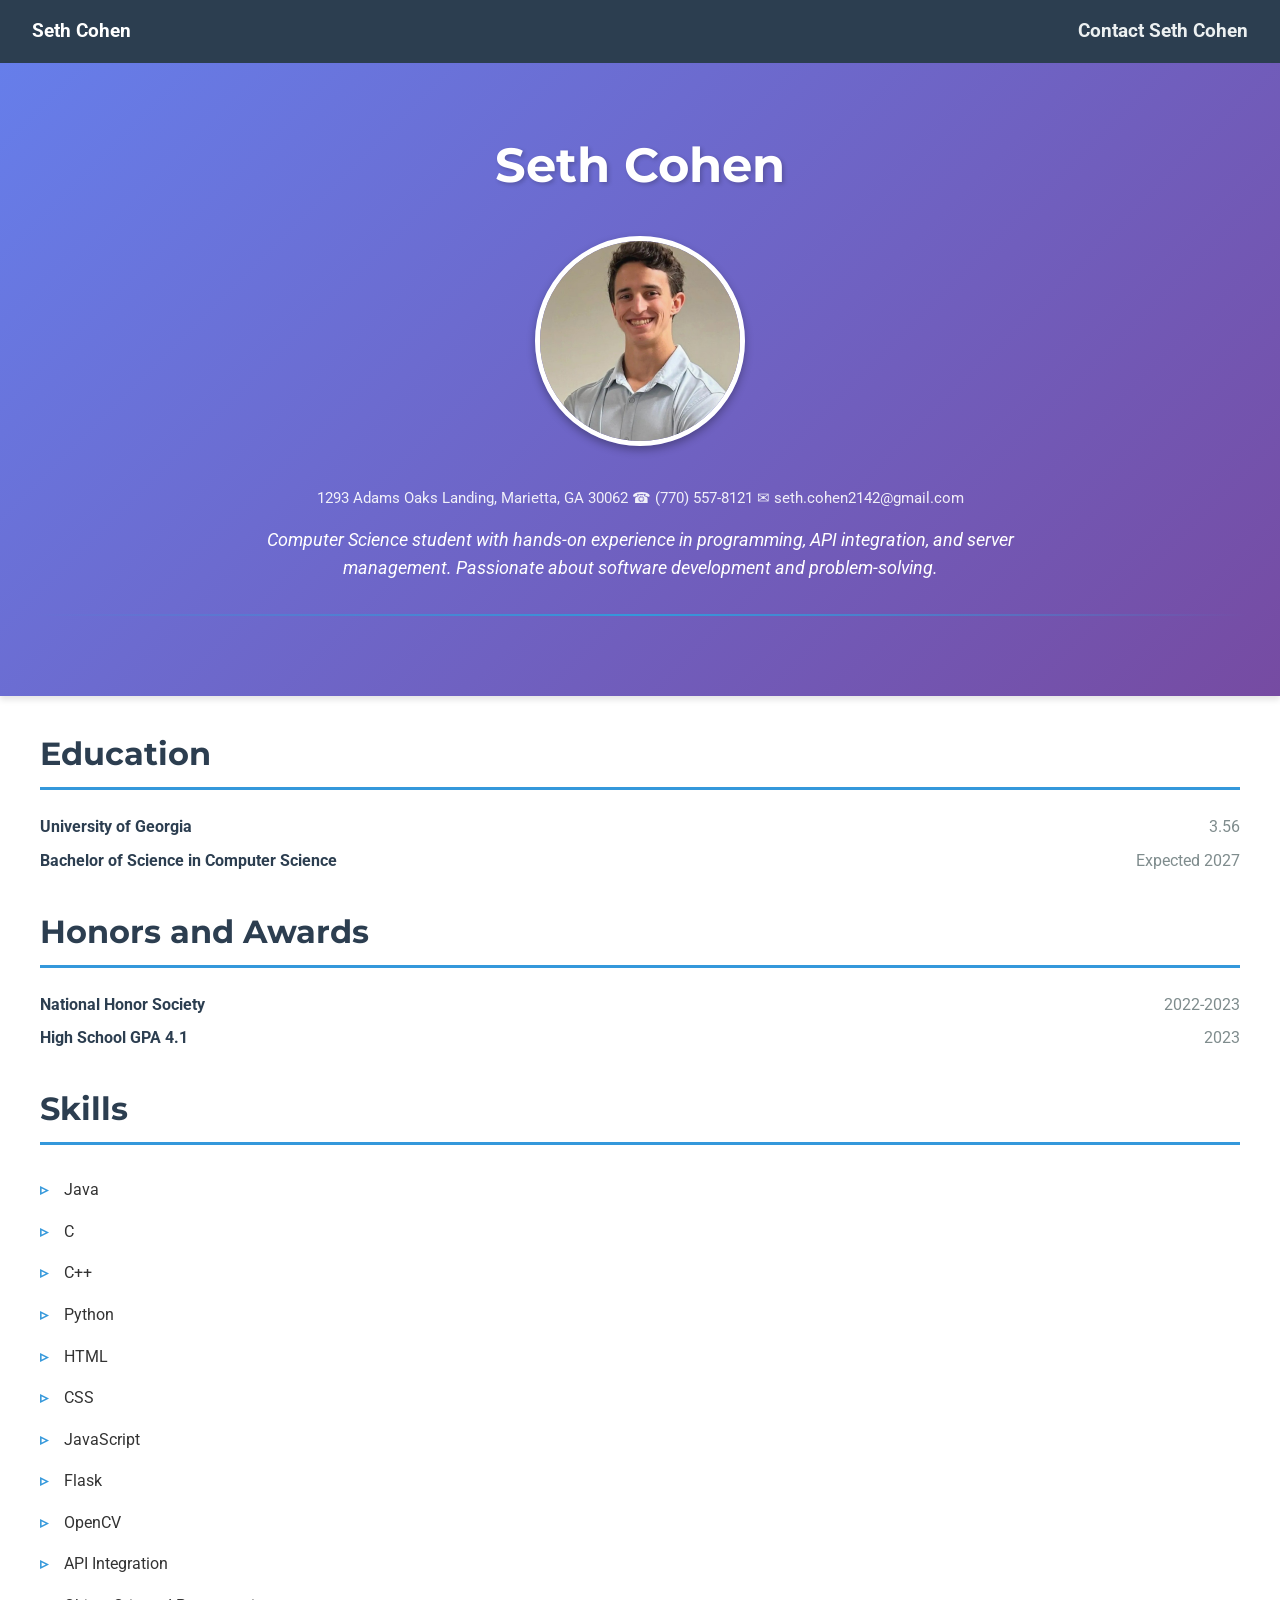
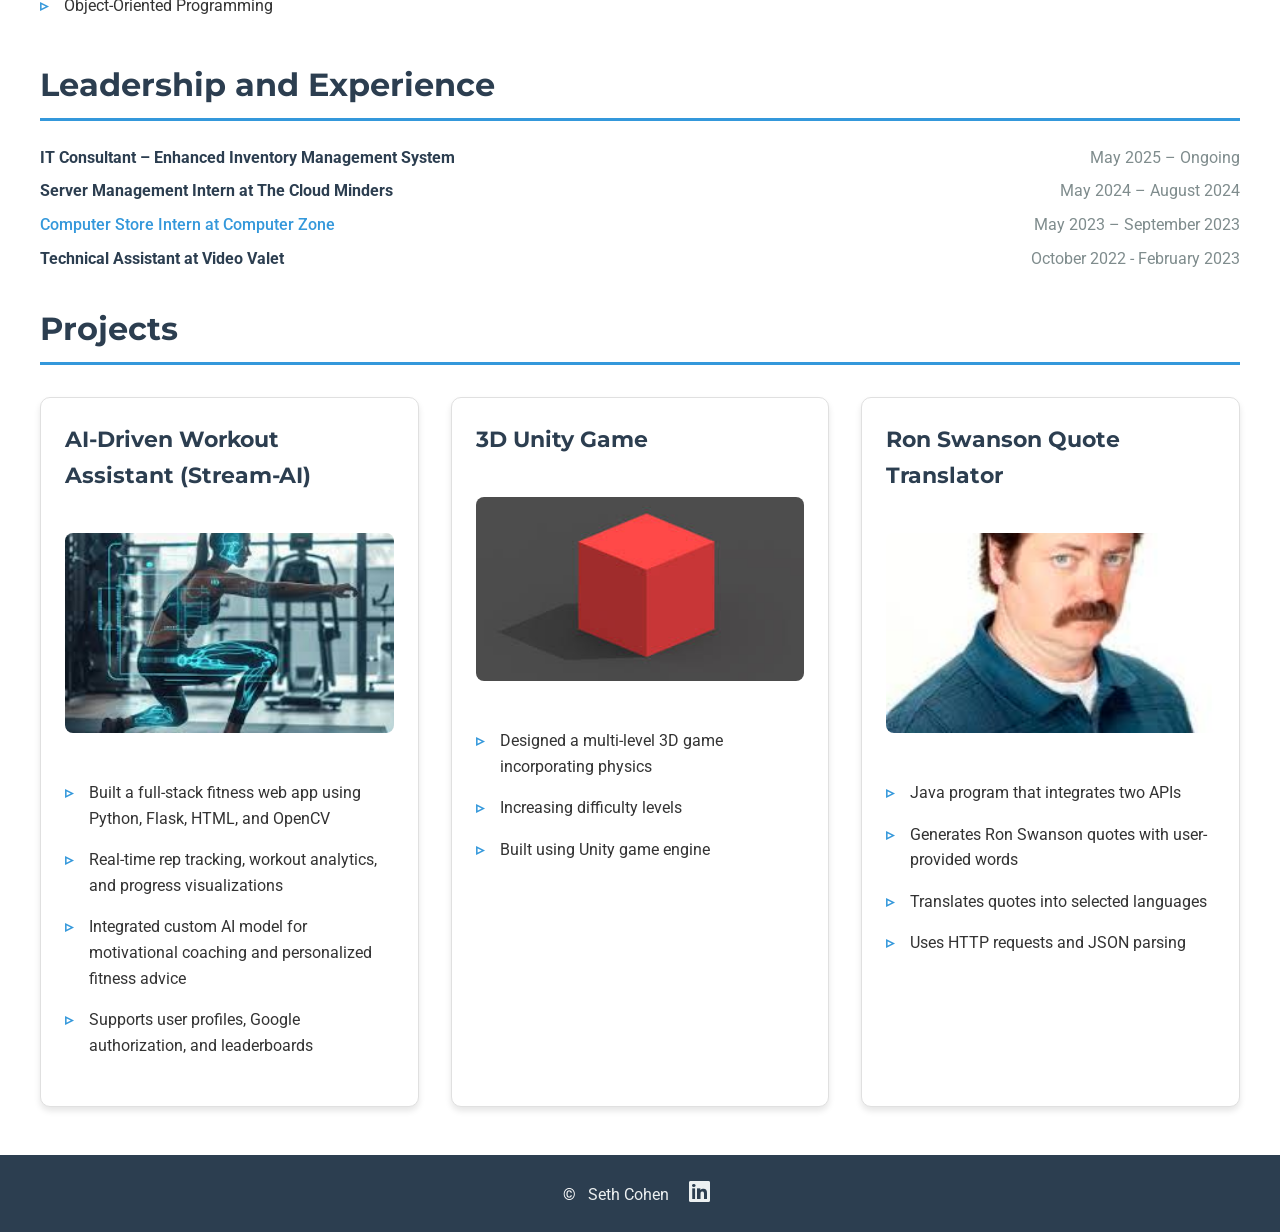
==== index.html @ f7b05e3a "project 2 submission" ====
<!DOCTYPE html>
<html lang="en">
<head>
    <meta charset="UTF-8">
    <meta name="viewport" content="width=device-width, initial-scale=1.0">
    <link rel="stylesheet" href="css/style.css" />
    <link rel="stylesheet" href="https://cdnjs.cloudflare.com/ajax/libs/font-awesome/6.4.0/css/all.min.css">
    <title>Seth Cohen</title>
</head>
<body>
    <!-- Navigation Section -->
    <nav>
        <p>Seth Cohen</p>
        <p><a href="contact.html">Contact Seth Cohen</a></p>
    </nav>

    <!-- Profile Information -->
    <header>
        <h1>Seth Cohen</h1>
        <img src="images/headshot.jpg" alt="Seth Cohen headshot" width="200">
        <p class="address">1293 Adams Oaks Landing, Marietta, GA 30062 &#9742; (770) 557-8121 &#9993; seth.cohen2142@gmail.com</p>
        <p class="tagline">Computer Science student with hands-on experience in programming, API integration, and server management. Passionate about software development and problem-solving.</p>
        <hr>
    </header>

    <!-- Education Section -->
    <section>
        <h2>Education</h2>
        <dl>
            <dt>University of Georgia</dt>
            <dd>3.56</dd>
            <dt>Bachelor of Science in Computer Science</dt>
            <dd>Expected 2027</dd>
        </dl>
    </section>

    <!-- Honors and Awards Section -->
    <section>
        <h2>Honors and Awards</h2>
        <dl>
            <dt>National Honor Society</dt>
            <dd>2022-2023</dd>
            <dt>High School GPA 4.1</dt>
            <dd>2023</dd>
        </dl>
    </section>

    <!-- Skills Section -->
    <section>
        <h2>Skills</h2>
        <ul>
            <li>Java</li>
            <li>C</li>
            <li>C++</li>
            <li>Python</li>
            <li>HTML</li>
            <li>CSS</li>
            <li>JavaScript</li>
            <li>Flask</li>
            <li>OpenCV</li>
            <li>API Integration</li>
            <li>Object-Oriented Programming</li>
        </ul>
    </section>

    <!-- Leadership and Experience Section -->
    <section>
        <h2>Leadership and Experience</h2>
        <dl>
            <dt>IT Consultant – Enhanced Inventory Management System</dt>
            <dd>May 2025 – Ongoing</dd>
            <dt>Server Management Intern at The Cloud Minders</dt>
            <dd>May 2024 – August 2024</dd>
            <dt><a href="https://computerzoneatlanta.com/" target="_blank">Computer Store Intern at Computer Zone</a></dt>
            <dd>May 2023 – September 2023</dd>
            <dt>Technical Assistant at Video Valet</dt>
            <dd>October 2022 - February 2023</dd>
        </dl>
    </section>

    <!-- Projects Section -->
    <section>
        <h2>Projects</h2>
        
        <div class="three-col">
            <div class="card">
                <h3>AI-Driven Workout Assistant (Stream-AI)</h3>
                <img src="images/streamai.jpg" alt="Stream AI Workout Assistant project" width="300">
                <ul>
                    <li>Built a full-stack fitness web app using Python, Flask, HTML, and OpenCV</li>
                    <li>Real-time rep tracking, workout analytics, and progress visualizations</li>
                    <li>Integrated custom AI model for motivational coaching and personalized fitness advice</li>
                    <li>Supports user profiles, Google authorization, and leaderboards</li>
                </ul>
            </div>

            <div class="card">
                <h3>3D Unity Game</h3>
                <img src="images/cube_game.jpg" alt="3D Unity Game project" width="300">
                <ul>
                    <li>Designed a multi-level 3D game incorporating physics</li>
                    <li>Increasing difficulty levels</li>
                    <li>Built using Unity game engine</li>
                </ul>
            </div>

            <div class="card">
                <h3>Ron Swanson Quote Translator</h3>
                <img src="images/ron_translator.jpg" alt="Ron Swanson Translator project" width="300">
                <ul>
                    <li>Java program that integrates two APIs</li>
                    <li>Generates Ron Swanson quotes with user-provided words</li>
                    <li>Translates quotes into selected languages</li>
                    <li>Uses HTTP requests and JSON parsing</li>
                </ul>
            </div>
        </div>
    </section>

    <!-- Footer Section -->
    <footer>
        <p>&copy; <a href="contact.html">Seth Cohen</a> <a href="https://www.linkedin.com/in/seth-cohen" target="_blank"><i class="fab fa-linkedin"></i></a></p>
    </footer>
</body>
</html>
---- css/style.css ----
/* Import Google Fonts */
@import url('https://fonts.googleapis.com/css2?family=Roboto:wght@300;400;700&family=Montserrat:wght@400;600;700&display=swap');

/* Body - Remove default margins */
body {
  margin: 0;
  padding: 0;
  font-family: 'Roboto', sans-serif;
  line-height: 1.6;
  color: #333;
}

/****************   Nav Section **********************/
nav {
  background-color: #2c3e50;
  color: white;
  padding: 1rem 2rem;
  box-shadow: 0 2px 5px rgba(0,0,0,0.1);
  display: flex;
  justify-content: space-between;
  align-items: center;
}

nav p {
  margin: 0;
  font-weight: bold;
  font-size: 1.2rem;
}

nav a {
  color: #ecf0f1;
  text-decoration: none;
  transition: color 0.3s ease;
}

nav a:hover {
  color: #3498db;
}

/***********************  Footer Section   **************************/
footer {
  background-color: #2c3e50;
  color: white;
  padding: 1.5rem;
  margin-top: 3rem;
  text-align: center;
  display: flex;
  justify-content: center;
  align-items: center;
}

footer p {
  margin: 0;
}

footer a {
  color: #ecf0f1;
  text-decoration: none;
  margin: 0 0.5rem;
  transition: color 0.3s ease;
}

footer a:hover {
  color: #3498db;
}

footer i {
  font-size: 1.5rem;
}

/*********** Splash Page - Header ************************/
header {
  background: linear-gradient(135deg, #667eea 0%, #764ba2 100%);
  color: white;
  text-align: center;
  padding: 3rem 2rem;
  box-shadow: 0 4px 6px rgba(0,0,0,0.1);
}

header h1 {
  font-family: 'Montserrat', sans-serif;
  font-size: 3rem;
  font-weight: 700;
  color: #ffffff;
  margin: 1rem 0;
  text-shadow: 2px 2px 4px rgba(0,0,0,0.2);
}

header img {
  border-radius: 50%;
  border: 5px solid white;
  box-shadow: 0 4px 8px rgba(0,0,0,0.3);
  margin: 1rem 0;
  max-width: 200px;
  height: auto;
}

.address {
  font-size: 0.95rem;
  margin: 1rem 0;
  opacity: 0.9;
}

.tagline {
  font-size: 1.1rem;
  font-style: italic;
  max-width: 800px;
  margin: 1rem auto;
  line-height: 1.6;
}

/************* Sections ********************/
hr {
  border: none;
  height: 2px;
  background: linear-gradient(to right, transparent, #3498db, transparent);
  margin: 2rem 0;
}

section {
  max-width: 1200px;
  margin: 2rem auto;
  padding: 0 2rem;
}

section h2 {
  font-family: 'Montserrat', sans-serif;
  color: #2c3e50;
  font-size: 2rem;
  margin-bottom: 1.5rem;
  border-bottom: 3px solid #3498db;
  padding-bottom: 0.5rem;
}

section h3 {
  font-family: 'Montserrat', sans-serif;
  color: #34495e;
  font-size: 1.4rem;
  margin-top: 1rem;
}

section dl {
  display: grid;
  grid-template-columns: 1fr auto;
  gap: 0.5rem 2rem;
  margin: 1rem 0;
}

section dt {
  font-weight: bold;
  color: #2c3e50;
}

section dd {
  color: #7f8c8d;
  margin: 0;
  text-align: right;
}

section ul {
  list-style-type: none;
  padding-left: 0;
}

section ul li {
  padding: 0.5rem 0;
  padding-left: 1.5rem;
  position: relative;
}

section ul li:before {
  content: "▹";
  color: #3498db;
  font-weight: bold;
  position: absolute;
  left: 0;
}

section a {
  color: #3498db;
  text-decoration: none;
  font-weight: 500;
  transition: all 0.3s ease;
}

section a:hover {
  color: #2980b9;
  text-decoration: underline;
  transform: translateX(2px);
}

/**************   Projects - Three Column Cards   *****************/
.three-col {
  display: grid;
  grid-template-columns: repeat(3, 1fr);
  gap: 2rem;
  margin-top: 2rem;
}

.card {
  background: white;
  border-radius: 10px;
  padding: 1.5rem;
  box-shadow: 0 4px 6px rgba(0,0,0,0.1);
  transition: transform 0.3s ease, box-shadow 0.3s ease;
  border: 1px solid #e0e0e0;
}

.card:hover {
  transform: translateY(-5px);
  box-shadow: 0 8px 12px rgba(0,0,0,0.15);
}

.card h3 {
  margin-top: 0;
  color: #2c3e50;
}

.card img {
  width: 100%;
  height: auto;
  border-radius: 8px;
  margin: 1rem 0;
  object-fit: cover;
  max-height: 200px;
}

.card ul {
  margin-top: 1rem;
}

/**************   Responsiveness   *****************/
@media (max-width: 680px) {
    nav {
      flex-direction: column;
      text-align: center;
      gap: 1rem;
    }

    .three-col {
      grid-template-columns: 1fr;
    }
    
    header h1 {
      font-size: 2rem;
    }
    
    section {
      padding: 0 1rem;
    }
    
    section dl {
      grid-template-columns: 1fr;
      gap: 0.25rem;
    }
    
    section dd {
      text-align: left;
      margin-bottom: 1rem;
    }
}

/**************   Contact Page   *****************/
.one-col {
  max-width: 600px;
  margin: 2rem auto;
  padding: 2rem;
  background: white;
  border-radius: 10px;
  box-shadow: 0 4px 6px rgba(0,0,0,0.1);
}

.one-col form {
  display: flex;
  flex-direction: column;
  gap: 1rem;
}

.one-col label {
  font-weight: bold;
  color: #2c3e50;
  margin-bottom: 0.25rem;
}

input {
  padding: 0.75rem;
  border: 2px solid #e0e0e0;
  border-radius: 5px;
  font-size: 1rem;
  font-family: 'Roboto', sans-serif;
  transition: border-color 0.3s ease;
}

input:focus {
  outline: none;
  border-color: #3498db;
}

textarea {
  padding: 0.75rem;
  border: 2px solid #e0e0e0;
  border-radius: 5px;
  font-size: 1rem;
  font-family: 'Roboto', sans-serif;
  resize: vertical;
  transition: border-color 0.3s ease;
}

textarea:focus {
  outline: none;
  border-color: #3498db;
}

button {
  background-color: #3498db;
  color: white;
  padding: 1rem;
  border: none;
  border-radius: 5px;
  font-size: 1.1rem;
  font-weight: bold;
  cursor: pointer;
  transition: background-color 0.3s ease;
}

button:hover {
  background-color: #2980b9;
}
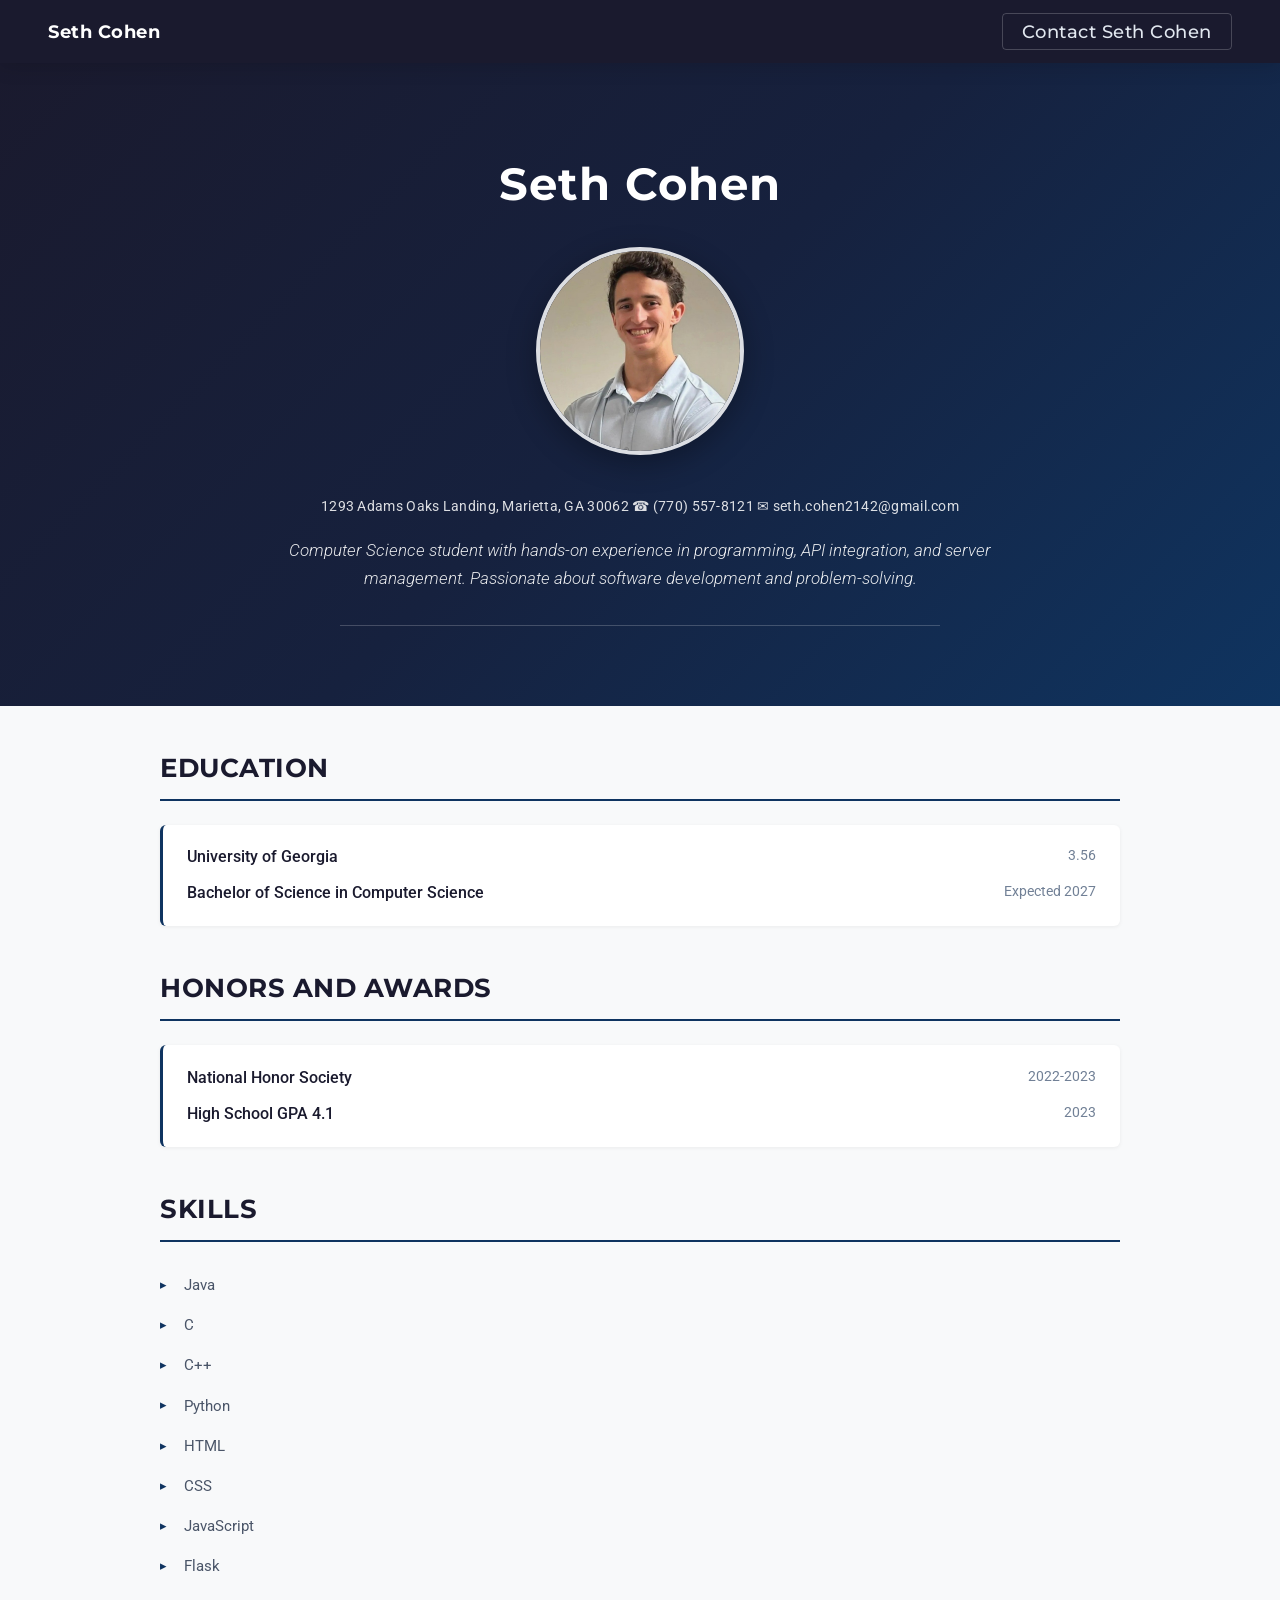
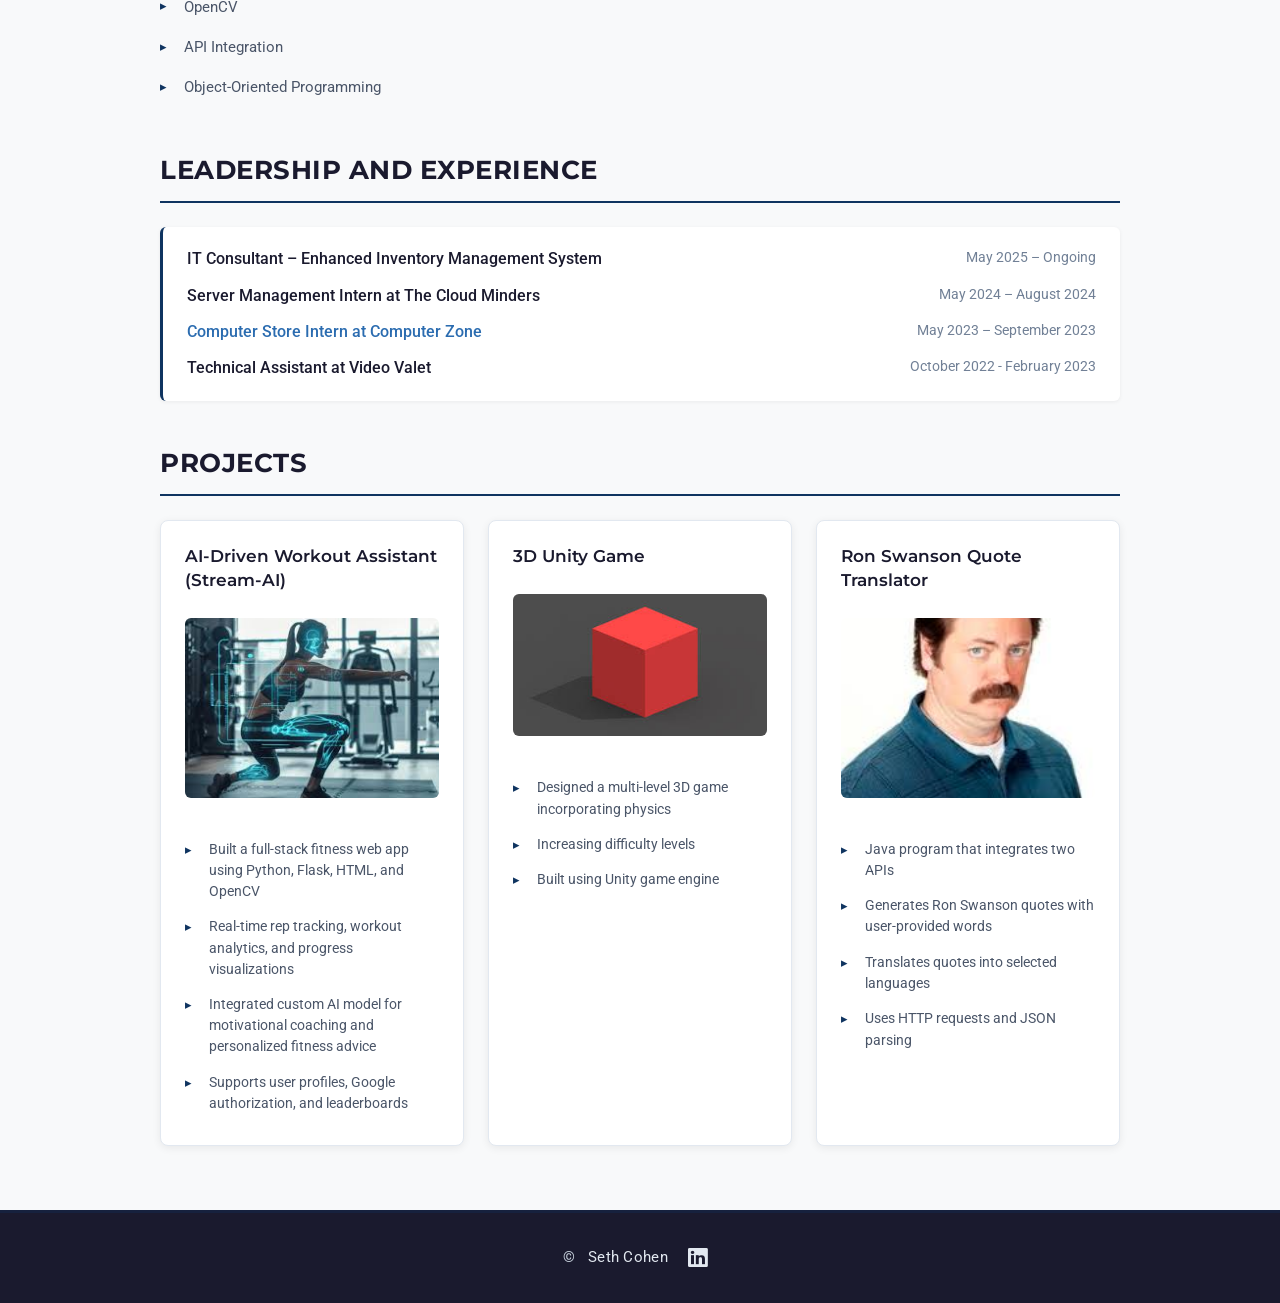
==== commit 0327c16b: "updated css" ====
--- a/index.html
+++ b/index.html
@@ -119,7 +119,7 @@
 
     <!-- Footer Section -->
     <footer>
-        <p>&copy; <a href="contact.html">Seth Cohen</a> <a href="https://www.linkedin.com/in/seth-cohen" target="_blank"><i class="fab fa-linkedin"></i></a></p>
+        <p>&copy; <a href="contact.html">Seth Cohen</a> <a href="https://www.linkedin.com/in/sethcohen2005/" target="_blank"><i class="fab fa-linkedin"></i></a></p>
     </footer>
 </body>
 </html>
--- a/css/style.css
+++ b/css/style.css
@@ -1,232 +1,280 @@
 /* Import Google Fonts */
-@import url('https://fonts.googleapis.com/css2?family=Roboto:wght@300;400;700&family=Montserrat:wght@400;600;700&display=swap');
+@import url('https://fonts.googleapis.com/css2?family=Roboto:wght@300;400;500;700&family=Montserrat:wght@400;600;700&display=swap');
 
 /* Body - Remove default margins */
 body {
   margin: 0;
   padding: 0;
   font-family: 'Roboto', sans-serif;
-  line-height: 1.6;
-  color: #333;
+  line-height: 1.7;
+  color: #2d3436;
+  background-color: #f8f9fa;
 }
 
 /****************   Nav Section **********************/
 nav {
-  background-color: #2c3e50;
+  background-color: #1a1a2e;
   color: white;
-  padding: 1rem 2rem;
-  box-shadow: 0 2px 5px rgba(0,0,0,0.1);
+  padding: 1rem 3rem;
+  box-shadow: 0 2px 20px rgba(0, 0, 0, 0.15);
   display: flex;
   justify-content: space-between;
   align-items: center;
+  position: sticky;
+  top: 0;
+  z-index: 100;
 }
 
 nav p {
   margin: 0;
-  font-weight: bold;
-  font-size: 1.2rem;
+  font-family: 'Montserrat', sans-serif;
+  font-weight: 700;
+  font-size: 1.15rem;
+  letter-spacing: 0.5px;
 }
 
 nav a {
-  color: #ecf0f1;
+  color: #e2e8f0;
   text-decoration: none;
-  transition: color 0.3s ease;
+  font-weight: 500;
+  padding: 0.4rem 1.2rem;
+  border: 1px solid rgba(255, 255, 255, 0.2);
+  border-radius: 4px;
+  transition: all 0.3s ease;
 }
 
 nav a:hover {
-  color: #3498db;
+  color: #ffffff;
+  background-color: rgba(255, 255, 255, 0.1);
+  border-color: rgba(255, 255, 255, 0.5);
 }
 
 /***********************  Footer Section   **************************/
 footer {
-  background-color: #2c3e50;
-  color: white;
-  padding: 1.5rem;
-  margin-top: 3rem;
+  background-color: #1a1a2e;
+  color: #cbd5e0;
+  padding: 2rem;
+  margin-top: 4rem;
   text-align: center;
   display: flex;
   justify-content: center;
   align-items: center;
+  border-top: 3px solid #16213e;
 }
 
 footer p {
   margin: 0;
+  font-size: 0.95rem;
+  letter-spacing: 0.3px;
 }
 
 footer a {
-  color: #ecf0f1;
+  color: #e2e8f0;
   text-decoration: none;
   margin: 0 0.5rem;
   transition: color 0.3s ease;
 }
 
 footer a:hover {
-  color: #3498db;
+  color: #63b3ed;
 }
 
 footer i {
-  font-size: 1.5rem;
+  font-size: 1.4rem;
+  vertical-align: middle;
 }
 
 /*********** Splash Page - Header ************************/
 header {
-  background: linear-gradient(135deg, #667eea 0%, #764ba2 100%);
+  background: linear-gradient(135deg, #1a1a2e 0%, #16213e 50%, #0f3460 100%);
   color: white;
   text-align: center;
-  padding: 3rem 2rem;
-  box-shadow: 0 4px 6px rgba(0,0,0,0.1);
+  padding: 4rem 2rem 3rem;
 }
 
 header h1 {
   font-family: 'Montserrat', sans-serif;
-  font-size: 3rem;
+  font-size: 2.8rem;
   font-weight: 700;
   color: #ffffff;
-  margin: 1rem 0;
-  text-shadow: 2px 2px 4px rgba(0,0,0,0.2);
+  margin: 1.2rem 0 0.5rem;
+  letter-spacing: 1px;
 }
 
 header img {
   border-radius: 50%;
-  border: 5px solid white;
-  box-shadow: 0 4px 8px rgba(0,0,0,0.3);
+  border: 4px solid rgba(255, 255, 255, 0.85);
+  box-shadow: 0 8px 30px rgba(0, 0, 0, 0.3);
   margin: 1rem 0;
   max-width: 200px;
   height: auto;
+  transition: transform 0.3s ease;
+}
+
+header img:hover {
+  transform: scale(1.03);
 }
 
 .address {
-  font-size: 0.95rem;
-  margin: 1rem 0;
+  font-size: 0.9rem;
+  margin: 1rem auto;
+  opacity: 0.85;
+  letter-spacing: 0.3px;
+  max-width: 700px;
+}
+
+.tagline {
+  font-size: 1.05rem;
+  font-style: italic;
+  max-width: 750px;
+  margin: 1rem auto;
+  line-height: 1.7;
   opacity: 0.9;
-}
-
-.tagline {
-  font-size: 1.1rem;
-  font-style: italic;
-  max-width: 800px;
-  margin: 1rem auto;
-  line-height: 1.6;
+  font-weight: 300;
 }
 
 /************* Sections ********************/
 hr {
   border: none;
-  height: 2px;
-  background: linear-gradient(to right, transparent, #3498db, transparent);
-  margin: 2rem 0;
+  height: 1px;
+  background: rgba(255, 255, 255, 0.2);
+  margin: 2rem auto;
+  max-width: 600px;
 }
 
 section {
-  max-width: 1200px;
-  margin: 2rem auto;
+  max-width: 960px;
+  margin: 2.5rem auto;
   padding: 0 2rem;
 }
 
 section h2 {
   font-family: 'Montserrat', sans-serif;
-  color: #2c3e50;
-  font-size: 2rem;
+  color: #1a1a2e;
+  font-size: 1.6rem;
+  font-weight: 700;
   margin-bottom: 1.5rem;
-  border-bottom: 3px solid #3498db;
-  padding-bottom: 0.5rem;
+  padding-bottom: 0.6rem;
+  border-bottom: 2px solid #0f3460;
+  letter-spacing: 0.5px;
+  text-transform: uppercase;
 }
 
 section h3 {
   font-family: 'Montserrat', sans-serif;
-  color: #34495e;
-  font-size: 1.4rem;
-  margin-top: 1rem;
+  color: #16213e;
+  font-size: 1.2rem;
+  font-weight: 600;
+  margin-top: 0.5rem;
+  margin-bottom: 0.8rem;
 }
 
 section dl {
   display: grid;
   grid-template-columns: 1fr auto;
-  gap: 0.5rem 2rem;
+  gap: 0.6rem 2rem;
   margin: 1rem 0;
+  padding: 1.2rem 1.5rem;
+  background: #ffffff;
+  border-radius: 6px;
+  box-shadow: 0 1px 4px rgba(0, 0, 0, 0.06);
+  border-left: 3px solid #0f3460;
 }
 
 section dt {
-  font-weight: bold;
-  color: #2c3e50;
+  font-weight: 500;
+  color: #1a1a2e;
+  font-size: 0.98rem;
 }
 
 section dd {
-  color: #7f8c8d;
+  color: #718096;
   margin: 0;
   text-align: right;
+  font-size: 0.9rem;
+  font-weight: 400;
 }
 
 section ul {
   list-style-type: none;
   padding-left: 0;
+  margin: 0;
 }
 
 section ul li {
-  padding: 0.5rem 0;
+  padding: 0.45rem 0;
   padding-left: 1.5rem;
   position: relative;
+  font-size: 0.95rem;
+  color: #4a5568;
 }
 
 section ul li:before {
-  content: "▹";
-  color: #3498db;
-  font-weight: bold;
+  content: "\25B8";
+  color: #0f3460;
+  font-size: 0.8rem;
   position: absolute;
   left: 0;
+  top: 0.5rem;
 }
 
 section a {
-  color: #3498db;
+  color: #2b6cb0;
   text-decoration: none;
   font-weight: 500;
-  transition: all 0.3s ease;
+  transition: color 0.25s ease;
 }
 
 section a:hover {
-  color: #2980b9;
+  color: #0f3460;
   text-decoration: underline;
-  transform: translateX(2px);
 }
 
 /**************   Projects - Three Column Cards   *****************/
 .three-col {
   display: grid;
   grid-template-columns: repeat(3, 1fr);
-  gap: 2rem;
-  margin-top: 2rem;
+  gap: 1.5rem;
+  margin-top: 1.5rem;
 }
 
 .card {
-  background: white;
-  border-radius: 10px;
+  background: #ffffff;
+  border-radius: 8px;
   padding: 1.5rem;
-  box-shadow: 0 4px 6px rgba(0,0,0,0.1);
-  transition: transform 0.3s ease, box-shadow 0.3s ease;
-  border: 1px solid #e0e0e0;
+  box-shadow: 0 2px 8px rgba(0, 0, 0, 0.07);
+  transition: transform 0.25s ease, box-shadow 0.25s ease;
+  border: 1px solid #e2e8f0;
 }
 
 .card:hover {
-  transform: translateY(-5px);
-  box-shadow: 0 8px 12px rgba(0,0,0,0.15);
+  transform: translateY(-4px);
+  box-shadow: 0 8px 24px rgba(0, 0, 0, 0.1);
 }
 
 .card h3 {
   margin-top: 0;
-  color: #2c3e50;
+  color: #1a1a2e;
+  font-size: 1.05rem;
+  line-height: 1.4;
 }
 
 .card img {
   width: 100%;
   height: auto;
-  border-radius: 8px;
-  margin: 1rem 0;
+  border-radius: 6px;
+  margin: 0.8rem 0;
   object-fit: cover;
-  max-height: 200px;
+  max-height: 180px;
 }
 
 .card ul {
-  margin-top: 1rem;
+  margin-top: 0.8rem;
+}
+
+.card ul li {
+  font-size: 0.88rem;
+  line-height: 1.5;
 }
 
 /**************   Responsiveness   *****************/
@@ -234,95 +282,120 @@
     nav {
       flex-direction: column;
       text-align: center;
-      gap: 1rem;
+      gap: 0.8rem;
+      padding: 1rem 1.5rem;
     }
 
     .three-col {
       grid-template-columns: 1fr;
     }
-    
+
     header h1 {
       font-size: 2rem;
     }
-    
+
+    header {
+      padding: 2.5rem 1.5rem 2rem;
+    }
+
     section {
       padding: 0 1rem;
     }
-    
+
+    section h2 {
+      font-size: 1.3rem;
+    }
+
     section dl {
       grid-template-columns: 1fr;
       gap: 0.25rem;
-    }
-    
+      padding: 1rem;
+    }
+
     section dd {
       text-align: left;
-      margin-bottom: 1rem;
+      margin-bottom: 0.8rem;
+    }
+
+    .one-col {
+      margin: 1.5rem 1rem;
     }
 }
 
 /**************   Contact Page   *****************/
 .one-col {
-  max-width: 600px;
-  margin: 2rem auto;
-  padding: 2rem;
-  background: white;
-  border-radius: 10px;
-  box-shadow: 0 4px 6px rgba(0,0,0,0.1);
+  max-width: 560px;
+  margin: 2.5rem auto;
+  padding: 2.5rem;
+  background: #ffffff;
+  border-radius: 8px;
+  box-shadow: 0 2px 12px rgba(0, 0, 0, 0.08);
+  border: 1px solid #e2e8f0;
 }
 
 .one-col form {
   display: flex;
   flex-direction: column;
-  gap: 1rem;
+  gap: 1.2rem;
 }
 
 .one-col label {
-  font-weight: bold;
-  color: #2c3e50;
-  margin-bottom: 0.25rem;
+  font-weight: 600;
+  color: #1a1a2e;
+  font-size: 0.9rem;
+  letter-spacing: 0.3px;
+  text-transform: uppercase;
+  margin-bottom: 0.15rem;
 }
 
 input {
-  padding: 0.75rem;
-  border: 2px solid #e0e0e0;
-  border-radius: 5px;
-  font-size: 1rem;
+  padding: 0.75rem 1rem;
+  border: 1px solid #cbd5e0;
+  border-radius: 4px;
+  font-size: 0.95rem;
   font-family: 'Roboto', sans-serif;
-  transition: border-color 0.3s ease;
+  background: #f8f9fa;
+  transition: border-color 0.25s ease, background-color 0.25s ease;
 }
 
 input:focus {
   outline: none;
-  border-color: #3498db;
+  border-color: #0f3460;
+  background: #ffffff;
 }
 
 textarea {
-  padding: 0.75rem;
-  border: 2px solid #e0e0e0;
-  border-radius: 5px;
-  font-size: 1rem;
+  padding: 0.75rem 1rem;
+  border: 1px solid #cbd5e0;
+  border-radius: 4px;
+  font-size: 0.95rem;
   font-family: 'Roboto', sans-serif;
+  background: #f8f9fa;
   resize: vertical;
-  transition: border-color 0.3s ease;
+  transition: border-color 0.25s ease, background-color 0.25s ease;
 }
 
 textarea:focus {
   outline: none;
-  border-color: #3498db;
+  border-color: #0f3460;
+  background: #ffffff;
 }
 
 button {
-  background-color: #3498db;
+  background-color: #0f3460;
   color: white;
-  padding: 1rem;
+  padding: 0.85rem;
   border: none;
-  border-radius: 5px;
-  font-size: 1.1rem;
-  font-weight: bold;
+  border-radius: 4px;
+  font-size: 1rem;
+  font-weight: 600;
+  font-family: 'Montserrat', sans-serif;
   cursor: pointer;
-  transition: background-color 0.3s ease;
+  letter-spacing: 0.5px;
+  text-transform: uppercase;
+  transition: background-color 0.25s ease;
 }
 
 button:hover {
-  background-color: #2980b9;
-}+  background-color: #1a1a2e;
+}
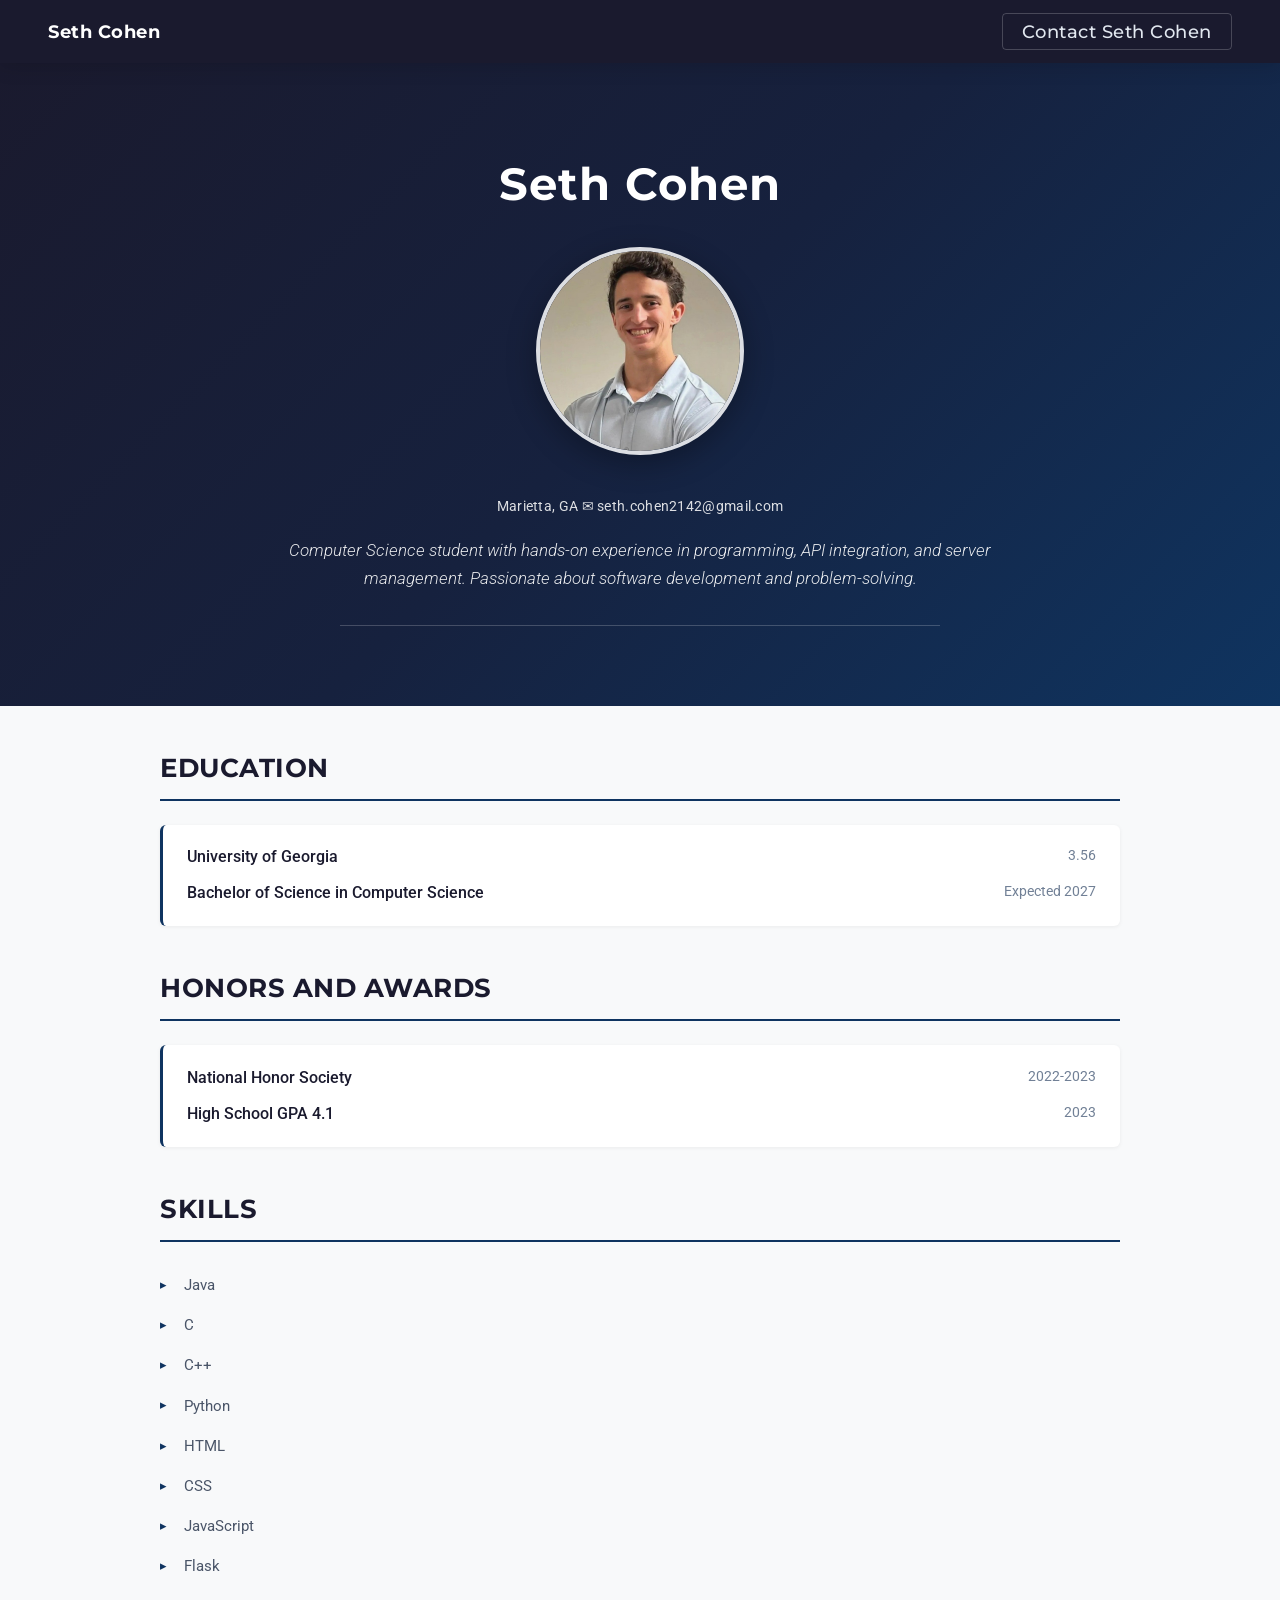
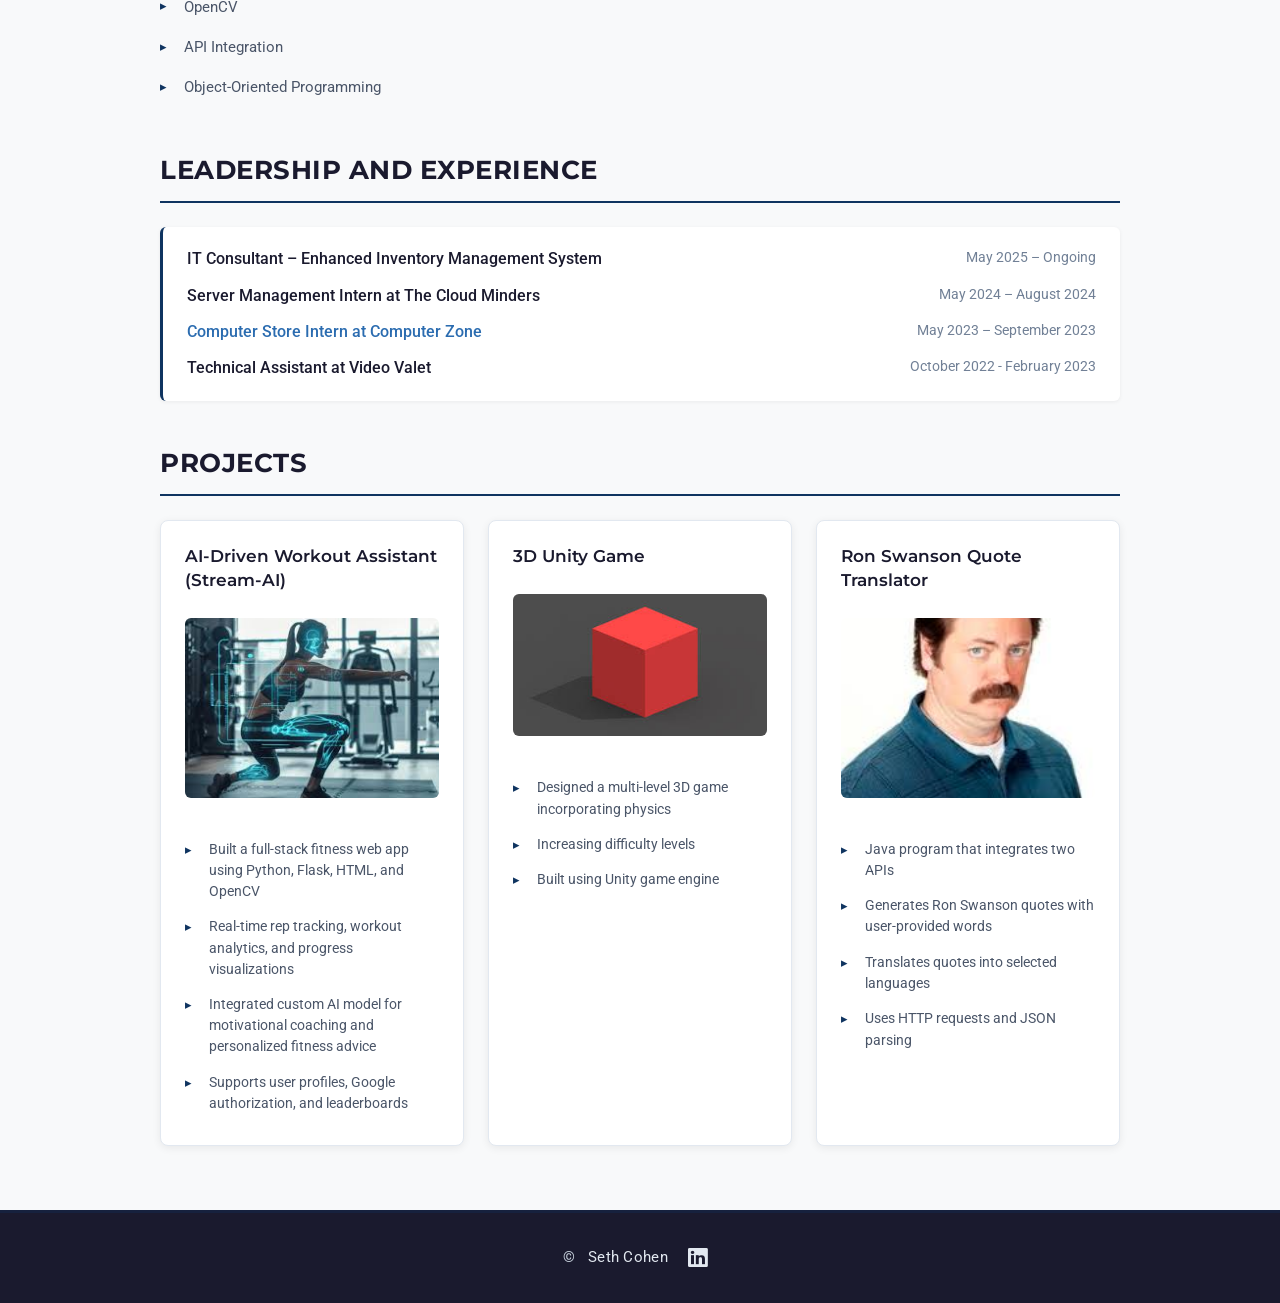
==== commit 4253bd9b: "Remove street address and phone number from public page Co-Authored-By: Claude Sonnet 5 <noreply@ant" ====
--- a/index.html
+++ b/index.html
@@ -1,125 +1,125 @@
-<!DOCTYPE html>
-<html lang="en">
-<head>
-    <meta charset="UTF-8">
-    <meta name="viewport" content="width=device-width, initial-scale=1.0">
-    <link rel="stylesheet" href="css/style.css" />
-    <link rel="stylesheet" href="https://cdnjs.cloudflare.com/ajax/libs/font-awesome/6.4.0/css/all.min.css">
-    <title>Seth Cohen</title>
-</head>
-<body>
-    <!-- Navigation Section -->
-    <nav>
-        <p>Seth Cohen</p>
-        <p><a href="contact.html">Contact Seth Cohen</a></p>
-    </nav>
-
-    <!-- Profile Information -->
-    <header>
-        <h1>Seth Cohen</h1>
-        <img src="images/headshot.jpg" alt="Seth Cohen headshot" width="200">
-        <p class="address">1293 Adams Oaks Landing, Marietta, GA 30062 &#9742; (770) 557-8121 &#9993; seth.cohen2142@gmail.com</p>
-        <p class="tagline">Computer Science student with hands-on experience in programming, API integration, and server management. Passionate about software development and problem-solving.</p>
-        <hr>
-    </header>
-
-    <!-- Education Section -->
-    <section>
-        <h2>Education</h2>
-        <dl>
-            <dt>University of Georgia</dt>
-            <dd>3.56</dd>
-            <dt>Bachelor of Science in Computer Science</dt>
-            <dd>Expected 2027</dd>
-        </dl>
-    </section>
-
-    <!-- Honors and Awards Section -->
-    <section>
-        <h2>Honors and Awards</h2>
-        <dl>
-            <dt>National Honor Society</dt>
-            <dd>2022-2023</dd>
-            <dt>High School GPA 4.1</dt>
-            <dd>2023</dd>
-        </dl>
-    </section>
-
-    <!-- Skills Section -->
-    <section>
-        <h2>Skills</h2>
-        <ul>
-            <li>Java</li>
-            <li>C</li>
-            <li>C++</li>
-            <li>Python</li>
-            <li>HTML</li>
-            <li>CSS</li>
-            <li>JavaScript</li>
-            <li>Flask</li>
-            <li>OpenCV</li>
-            <li>API Integration</li>
-            <li>Object-Oriented Programming</li>
-        </ul>
-    </section>
-
-    <!-- Leadership and Experience Section -->
-    <section>
-        <h2>Leadership and Experience</h2>
-        <dl>
-            <dt>IT Consultant – Enhanced Inventory Management System</dt>
-            <dd>May 2025 – Ongoing</dd>
-            <dt>Server Management Intern at The Cloud Minders</dt>
-            <dd>May 2024 – August 2024</dd>
-            <dt><a href="https://computerzoneatlanta.com/" target="_blank">Computer Store Intern at Computer Zone</a></dt>
-            <dd>May 2023 – September 2023</dd>
-            <dt>Technical Assistant at Video Valet</dt>
-            <dd>October 2022 - February 2023</dd>
-        </dl>
-    </section>
-
-    <!-- Projects Section -->
-    <section>
-        <h2>Projects</h2>
-        
-        <div class="three-col">
-            <div class="card">
-                <h3>AI-Driven Workout Assistant (Stream-AI)</h3>
-                <img src="images/streamai.jpg" alt="Stream AI Workout Assistant project" width="300">
-                <ul>
-                    <li>Built a full-stack fitness web app using Python, Flask, HTML, and OpenCV</li>
-                    <li>Real-time rep tracking, workout analytics, and progress visualizations</li>
-                    <li>Integrated custom AI model for motivational coaching and personalized fitness advice</li>
-                    <li>Supports user profiles, Google authorization, and leaderboards</li>
-                </ul>
-            </div>
-
-            <div class="card">
-                <h3>3D Unity Game</h3>
-                <img src="images/cube_game.jpg" alt="3D Unity Game project" width="300">
-                <ul>
-                    <li>Designed a multi-level 3D game incorporating physics</li>
-                    <li>Increasing difficulty levels</li>
-                    <li>Built using Unity game engine</li>
-                </ul>
-            </div>
-
-            <div class="card">
-                <h3>Ron Swanson Quote Translator</h3>
-                <img src="images/ron_translator.jpg" alt="Ron Swanson Translator project" width="300">
-                <ul>
-                    <li>Java program that integrates two APIs</li>
-                    <li>Generates Ron Swanson quotes with user-provided words</li>
-                    <li>Translates quotes into selected languages</li>
-                    <li>Uses HTTP requests and JSON parsing</li>
-                </ul>
-            </div>
-        </div>
-    </section>
-
-    <!-- Footer Section -->
-    <footer>
-        <p>&copy; <a href="contact.html">Seth Cohen</a> <a href="https://www.linkedin.com/in/sethcohen2005/" target="_blank"><i class="fab fa-linkedin"></i></a></p>
-    </footer>
-</body>
+<!DOCTYPE html>
+<html lang="en">
+<head>
+    <meta charset="UTF-8">
+    <meta name="viewport" content="width=device-width, initial-scale=1.0">
+    <link rel="stylesheet" href="css/style.css" />
+    <link rel="stylesheet" href="https://cdnjs.cloudflare.com/ajax/libs/font-awesome/6.4.0/css/all.min.css">
+    <title>Seth Cohen</title>
+</head>
+<body>
+    <!-- Navigation Section -->
+    <nav>
+        <p>Seth Cohen</p>
+        <p><a href="contact.html">Contact Seth Cohen</a></p>
+    </nav>
+
+    <!-- Profile Information -->
+    <header>
+        <h1>Seth Cohen</h1>
+        <img src="images/headshot.jpg" alt="Seth Cohen headshot" width="200">
+        <p class="address">Marietta, GA &#9993; seth.cohen2142@gmail.com</p>
+        <p class="tagline">Computer Science student with hands-on experience in programming, API integration, and server management. Passionate about software development and problem-solving.</p>
+        <hr>
+    </header>
+
+    <!-- Education Section -->
+    <section>
+        <h2>Education</h2>
+        <dl>
+            <dt>University of Georgia</dt>
+            <dd>3.56</dd>
+            <dt>Bachelor of Science in Computer Science</dt>
+            <dd>Expected 2027</dd>
+        </dl>
+    </section>
+
+    <!-- Honors and Awards Section -->
+    <section>
+        <h2>Honors and Awards</h2>
+        <dl>
+            <dt>National Honor Society</dt>
+            <dd>2022-2023</dd>
+            <dt>High School GPA 4.1</dt>
+            <dd>2023</dd>
+        </dl>
+    </section>
+
+    <!-- Skills Section -->
+    <section>
+        <h2>Skills</h2>
+        <ul>
+            <li>Java</li>
+            <li>C</li>
+            <li>C++</li>
+            <li>Python</li>
+            <li>HTML</li>
+            <li>CSS</li>
+            <li>JavaScript</li>
+            <li>Flask</li>
+            <li>OpenCV</li>
+            <li>API Integration</li>
+            <li>Object-Oriented Programming</li>
+        </ul>
+    </section>
+
+    <!-- Leadership and Experience Section -->
+    <section>
+        <h2>Leadership and Experience</h2>
+        <dl>
+            <dt>IT Consultant – Enhanced Inventory Management System</dt>
+            <dd>May 2025 – Ongoing</dd>
+            <dt>Server Management Intern at The Cloud Minders</dt>
+            <dd>May 2024 – August 2024</dd>
+            <dt><a href="https://computerzoneatlanta.com/" target="_blank">Computer Store Intern at Computer Zone</a></dt>
+            <dd>May 2023 – September 2023</dd>
+            <dt>Technical Assistant at Video Valet</dt>
+            <dd>October 2022 - February 2023</dd>
+        </dl>
+    </section>
+
+    <!-- Projects Section -->
+    <section>
+        <h2>Projects</h2>
+        
+        <div class="three-col">
+            <div class="card">
+                <h3>AI-Driven Workout Assistant (Stream-AI)</h3>
+                <img src="images/streamai.jpg" alt="Stream AI Workout Assistant project" width="300">
+                <ul>
+                    <li>Built a full-stack fitness web app using Python, Flask, HTML, and OpenCV</li>
+                    <li>Real-time rep tracking, workout analytics, and progress visualizations</li>
+                    <li>Integrated custom AI model for motivational coaching and personalized fitness advice</li>
+                    <li>Supports user profiles, Google authorization, and leaderboards</li>
+                </ul>
+            </div>
+
+            <div class="card">
+                <h3>3D Unity Game</h3>
+                <img src="images/cube_game.jpg" alt="3D Unity Game project" width="300">
+                <ul>
+                    <li>Designed a multi-level 3D game incorporating physics</li>
+                    <li>Increasing difficulty levels</li>
+                    <li>Built using Unity game engine</li>
+                </ul>
+            </div>
+
+            <div class="card">
+                <h3>Ron Swanson Quote Translator</h3>
+                <img src="images/ron_translator.jpg" alt="Ron Swanson Translator project" width="300">
+                <ul>
+                    <li>Java program that integrates two APIs</li>
+                    <li>Generates Ron Swanson quotes with user-provided words</li>
+                    <li>Translates quotes into selected languages</li>
+                    <li>Uses HTTP requests and JSON parsing</li>
+                </ul>
+            </div>
+        </div>
+    </section>
+
+    <!-- Footer Section -->
+    <footer>
+        <p>&copy; <a href="contact.html">Seth Cohen</a> <a href="https://www.linkedin.com/in/sethcohen2005/" target="_blank"><i class="fab fa-linkedin"></i></a></p>
+    </footer>
+</body>
 </html>
